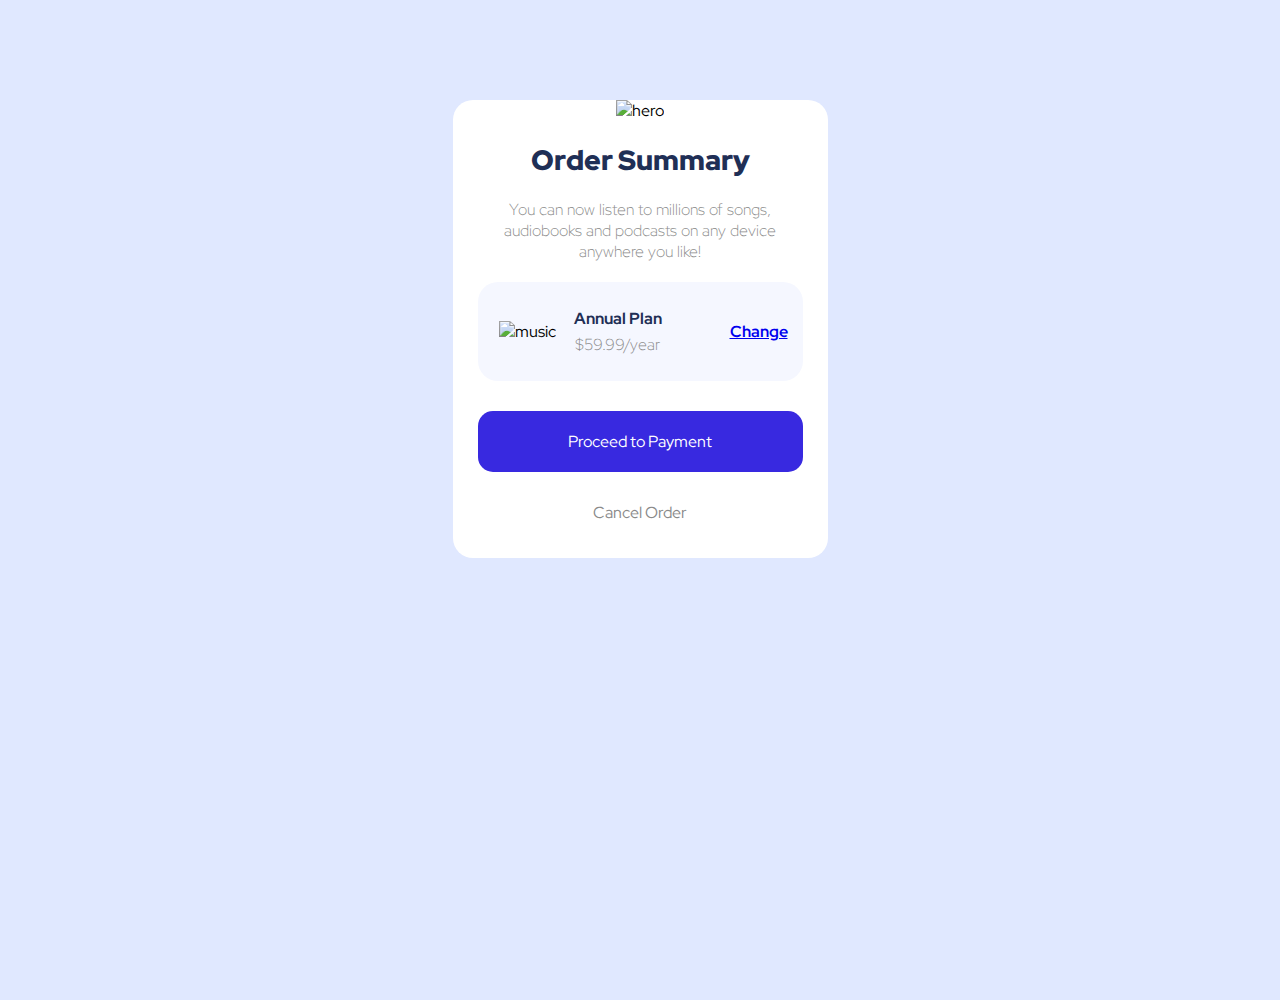
==== Order Summary Task1.html @ 5e605c96 "Task finished" ====
<!DOCTYPE html>
<html>
	<head>
		<meta http-equiv="Content-Type" content="text/html; charset=windows-1252">
		
		<link href="./task1.css" rel="stylesheet">

		<title>Order Summary Task1</title>
	</head>
	<body>
		<div class="card">
			<img src="./images/illustration-hero.svg" alt="hero">
		
			<h1>Order Summary</h1>

			<p>You can now listen to millions of songs, audiobooks and podcasts on any device anywhere you like!</p>
		
			

			<div class="mid-card">
				<img class="music-icon" src="./images/icon-music.svg" alt="music">
				<span class="info-plan">
					<h4>Annual Plan</h4>
					<p>$59.99/year</p>
				</span>
				<span class="option"><a href="###">Change</a></span>
			</div>
				
			
			<a href="#$#$#$%" class="payment-button">Proceed to Payment</a>
			<a href="#$%&!" class="cancel-button">Cancel Order</a>
			
		</div>
	



</body></html>
---- task1.css ----
@import url('https://fonts.googleapis.com/css2?family=Red+Hat+Display:wght@500;700;900&display=swap');



/* color variables */
:root {
	/* Primary */
    --pale-blue: hsl(225, 100%, 94%);
    --bright-blue: hsl(245, 75%, 52%);

    /* Neutral */
 	--very-pale-blue: hsl(225, 100%, 98%);
 	--esaturated-blue: hsl(224, 23%, 55%);
 	--dark-blue: hsl(223, 47%, 23%);
}


* {
    margin: 0;
    padding: 0;
    box-sizing: border-box;
}



body {
	background-image: url(images/pattern-background-desktop.svg);
	font-family: "Red Hat Display", sans-serif;
	background-repeat: no-repeat;
	background-size: contain;
	background-color: hsl(225, 100%, 94%);
	position: relative;
	min-height: 100vh;
	font-size: 16px;
}


.card {
	border-radius: 20px;
	max-width: 375px;
	background: white;
	overflow: hidden;
	margin: 100px auto 0;
	text-align: center;
	padding-bottom: 35px;

}

.card img {
	max-width: 100%;

}

h1 {
	text-align: center;
	color: hsl(223, 47%, 23%);
	font-weight: 900;
	font-size: 28px;
	padding: 20px;
}

.card p {
	text-align: center;
	font-size: 16px;
	font-weight: 300;
	color: #8a8a8a;
	padding: 0 25px;
}


.card .mid-card {
	display: flex;
	align-items: center;
	justify-content: space-between;
	background-color: hsl(225, 100%, 98%);
	border-radius: 20px;
	margin-left: 25px;
	margin-right: 25px;
	margin-top: 20px;
	padding: 16px; 
}

.card .mid-card .music-icon {
	padding-left: 5px;
}


.card .mid-card .option {
	margin-right: 20px;
	font-weight: 700;
	color: hsl(223, 47%, 23%);
	margin-right: -1px;
}

.card .mid-card .option a:hover {
	text-decoration: none;
	color: hsl(245, 75%, 52%);
	
}



h4 {
	color: hsl(223, 47%, 23%);
	font-weight: 750;
	margin-bottom: 5px;
	padding-left: 85px;
}


.card .mid-card .info-plan p {
	font-weight: 280;
	color: #8a8a8a;
	padding-left: 110px;
}


.card .mid-card .info-plan {
	margin-left: -135px;
	margin-top: 10px;
	margin-bottom: 10px;
}




.payment {
	padding: 33px;
}

a.payment-button {
	background-color: hsl(245, 75%, 52%);
	color: white;
	border-radius: 15px;
	text-decoration: none;
	display: block;
	padding: 20px 0;
	margin: 30px 25px;
	text-align: center;
}

a.payment-button:hover {
	background-color: hsl(224, 23%, 55%);
}



a.cancel-button {
	text-decoration: none;
	color: #8a8a8a;
}

a.cancel-button:hover {
	color: hsl(223, 47%, 23%);
}


@media only screen and (max-width: 375px) {
	body {
		background-image: url(images/pattern-background-mobile.svg);
		font-size: 14px;
	}

	.card {
		max-width: 85%;
	}

	.card img {
		max-width: 100%;
	}

	h1 {
		font-size: 20px;
	}

	.card p {
		font-size: 12px;
	}

	.card .mid-card {
		padding: 12px;
	}

	.card .mid-card .info-plan {
		margin-left: -100px;
	}

	.card .mid-card .option {
		font-size: 12px;
	}

	a.payment-button {
		font-size: 12px;
	}

	a.cancel-button {
		font-size: 12px;
	}


}
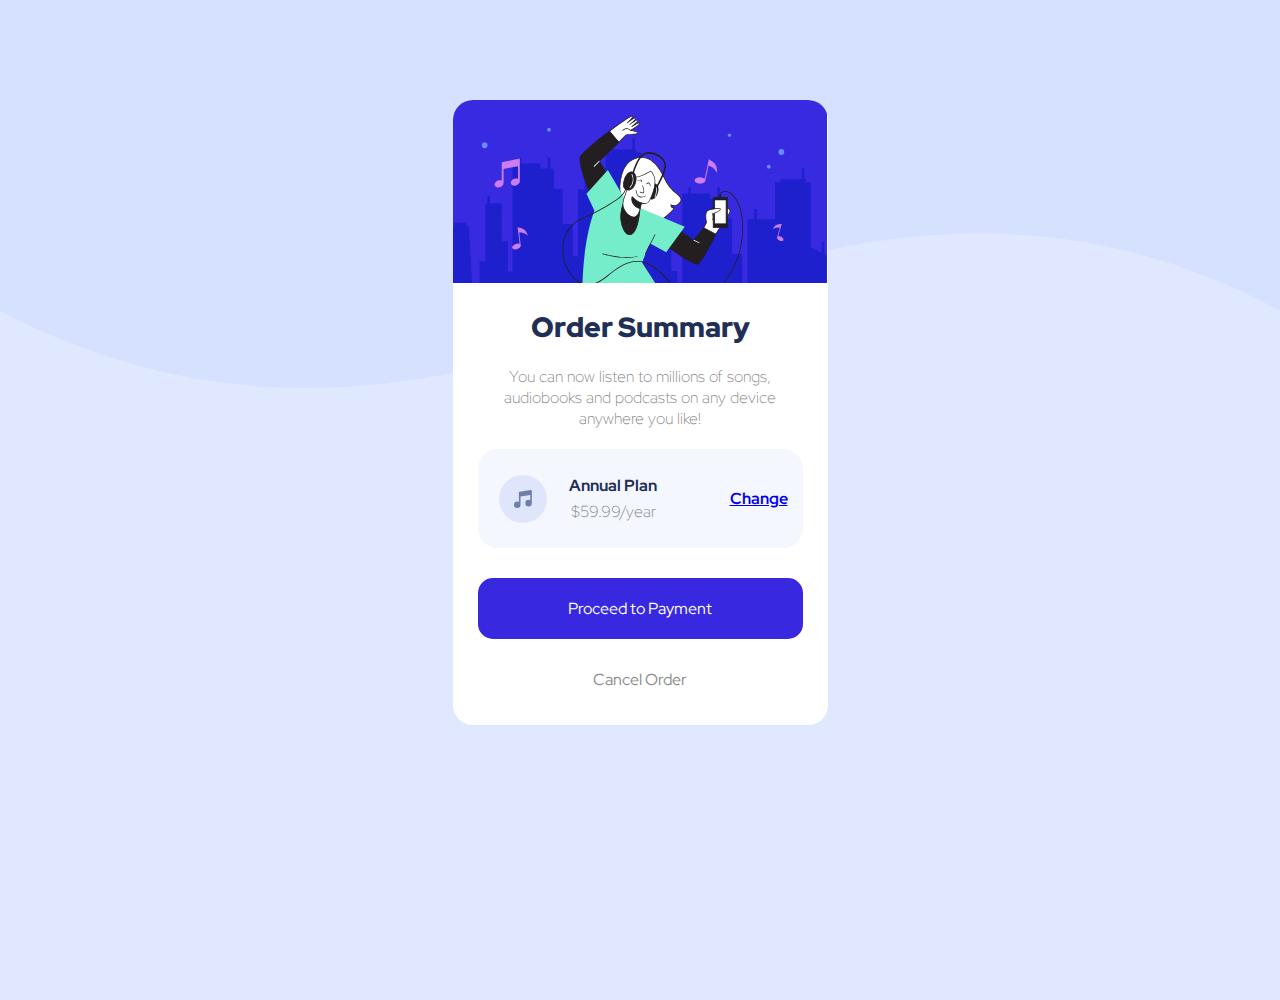
==== commit b272d747: "Update Order Summary Task1.html" ====
--- a/Order Summary Task1.html
+++ b/Order Summary Task1.html
@@ -9,7 +9,7 @@
 	</head>
 	<body>
 		<div class="card">
-			<img src="./images/illustration-hero.svg" alt="hero">
+			<img src="images/illustration-hero.svg" alt="hero">
 		
 			<h1>Order Summary</h1>
 
@@ -18,7 +18,7 @@
 			
 
 			<div class="mid-card">
-				<img class="music-icon" src="./images/icon-music.svg" alt="music">
+				<img class="music-icon" src="images/icon-music.svg" alt="music">
 				<span class="info-plan">
 					<h4>Annual Plan</h4>
 					<p>$59.99/year</p>
@@ -35,4 +35,4 @@
 
 
 
-</body></html>+</body></html>
